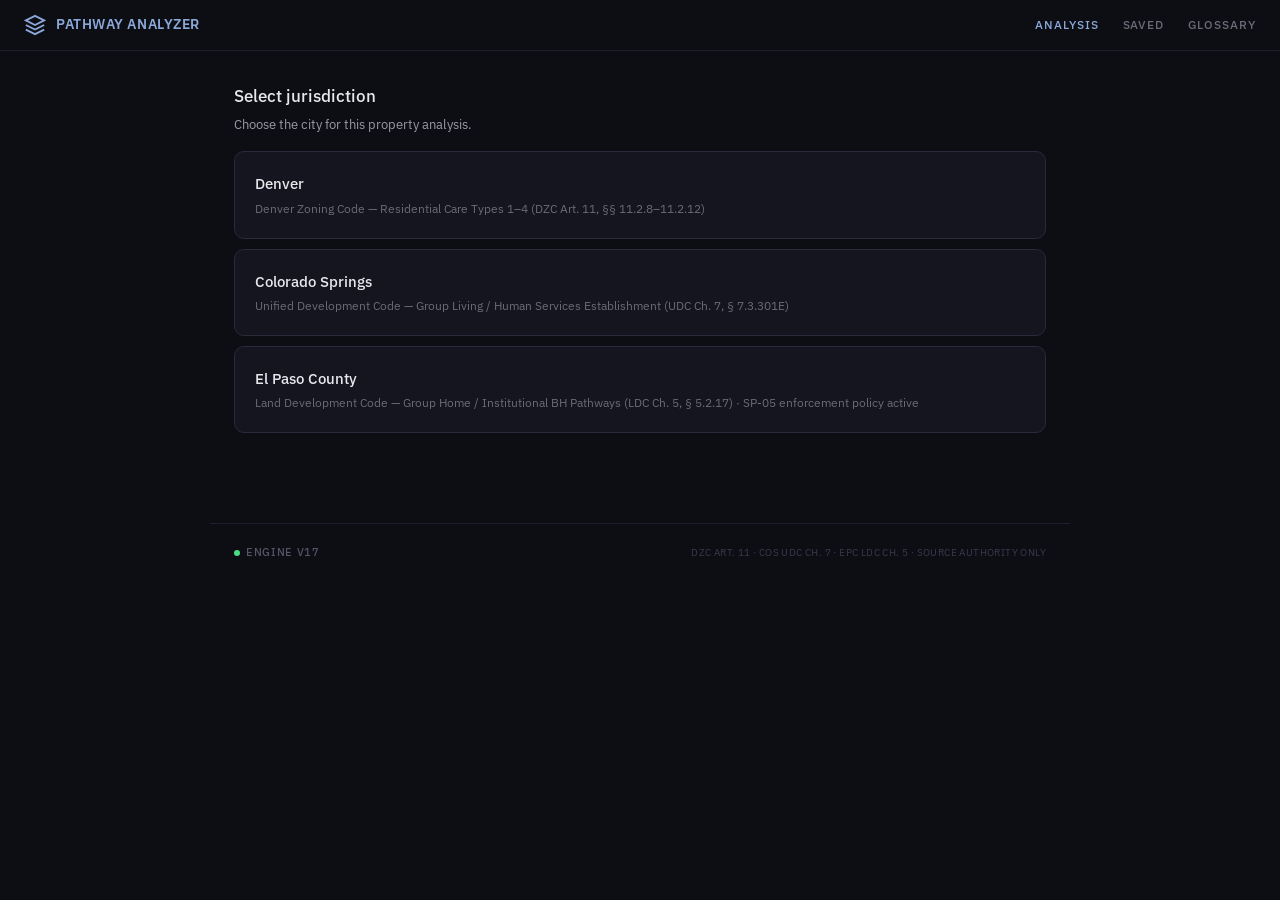
==== index.html @ 113f412f "Fix footer version label: v16 → v17 Co-Authored-By: Claude Opus 4.6 <noreply@anthropic.com>" ====
<!DOCTYPE html>
<html lang="en">
<head>
<meta charset="UTF-8">
<meta name="viewport" content="width=device-width, initial-scale=1.0, viewport-fit=cover">
<title>Pathway Analyzer</title>
<link href="https://fonts.googleapis.com/css2?family=IBM+Plex+Sans:wght@400;500;600&family=IBM+Plex+Mono:wght@400;500&display=swap" rel="stylesheet">
<link rel="stylesheet" href="styles.css">
<link rel="manifest" href="manifest.json">
<meta name="theme-color" content="#0D0D14">
<link rel="apple-touch-icon" href="icon-180.png">
</head>
<body>
<div class="topbar">
  <div class="topbar-brand">
    <svg viewBox="0 0 24 24" fill="none" stroke="currentColor" stroke-width="2"><path d="M12 2L2 7l10 5 10-5-10-5z"/><path d="M2 17l10 5 10-5"/><path d="M2 12l10 5 10-5"/></svg>
    PATHWAY ANALYZER
  </div>
  <div class="topbar-nav">
    <a href="#" class="active" onclick="ST.showSaved=false;ST.showGlossary=false;ST.showCompare=false;render();return false;">Analysis</a>
    <a href="#" onclick="ST.showSaved=true;ST.showGlossary=false;ST.showCompare=false;ST.compareIds=[];render();return false;">Saved</a>
    <a href="#" onclick="ST.showGlossary=true;ST.showSaved=false;ST.showCompare=false;render();return false;">Glossary</a>
  </div>
</div>
<div id="app"></div>
<div class="footer">
  <div class="footer-left"><span class="footer-dot"></span> Engine v17</div>
  <div class="footer-right">DZC Art. 11 · COS UDC Ch. 7 · EPC LDC Ch. 5 · Source authority only</div>
</div>
<script>if('serviceWorker' in navigator){navigator.serviceWorker.register('./sw.js')}</script>
<script src="js/config.js"></script>
<script src="js/state.js"></script>
<script src="js/engine-denver.js"></script>
<script src="js/engine-cos.js"></script>
<script src="js/engine-epc.js"></script>
<script src="js/gis.js"></script>
<script src="js/glossary.js"></script>
<script src="js/ui.js"></script>
</body>
</html>
---- styles.css ----
*{box-sizing:border-box;margin:0;padding:0;-webkit-tap-highlight-color:transparent}
html{background:#0D0D14;-webkit-text-size-adjust:100%}
body{font-family:"IBM Plex Sans",system-ui,sans-serif;color:#E8E8EC;background:#0D0D14;line-height:1.55;min-height:100vh;min-height:100dvh;touch-action:manipulation}
::selection{background:#2E5AA0;color:#fff}
input,select,button,textarea{font-family:inherit}

/* ── Layout ───────────────────────────────────────────────────── */
#app{padding:2rem 1.5rem;max-width:860px;margin:0 auto;padding-left:max(1.5rem,env(safe-area-inset-left));padding-right:max(1.5rem,env(safe-area-inset-right))}
.topbar{display:flex;align-items:center;justify-content:space-between;padding:14px 1.5rem;border-bottom:1px solid #1E1E2E;margin-bottom:0;padding-left:max(1.5rem,env(safe-area-inset-left));padding-right:max(1.5rem,env(safe-area-inset-right))}
.topbar-brand{display:flex;align-items:center;gap:10px;font-weight:600;font-size:14px;letter-spacing:.04em;color:#8AA8D8}
.topbar-brand svg{width:22px;height:22px}
.topbar-nav{display:flex;gap:24px}
.topbar-nav a{font-size:12px;font-weight:500;letter-spacing:.08em;text-transform:uppercase;color:#6B6B78;text-decoration:none;transition:color .15s}
.topbar-nav a:hover,.topbar-nav a.active{color:#8AA8D8}

/* ── Progress ─────────────────────────────────────────────────── */
.pg-progress{display:flex;align-items:center;gap:6px;margin-bottom:2rem}
.pg-dot{width:8px;height:8px;border-radius:50%;background:#2A2A3A;transition:background .2s}
.pg-dot.done{background:#4A7FBF}.pg-dot.cur{background:#6EA4E8;width:10px;height:10px;box-shadow:0 0 8px rgba(110,164,232,.35)}
.pg-label{font-size:11px;color:#6B6B78;margin-left:8px;font-family:"IBM Plex Mono",monospace}

/* ── Form elements ────────────────────────────────────────────── */
.q-title{font-size:17px;font-weight:500;margin:0 0 6px;color:#E8E8EC}
.q-sub{font-size:13px;color:#9B9BA7;margin:0 0 16px;line-height:1.55}
.field-help{font-size:12px;color:#6B6B78;margin-top:6px;line-height:1.55}
.gis-link{display:inline-flex;align-items:center;gap:4px;font-size:12px;color:#6EA4E8;text-decoration:none;margin-top:6px;font-weight:500}.gis-link:hover{text-decoration:underline;color:#8EBAF0}
.radio-row{display:flex;gap:8px;flex-wrap:wrap}
.radio-btn{padding:8px 18px;font-size:13px;border:1.5px solid #2A2A3A;border-radius:6px;cursor:pointer;background:transparent;color:#9B9BA7;transition:all .12s}
.radio-btn:hover{border-color:#3A3A4D;color:#E8E8EC;background:#1C1C2A}
.radio-btn.sel{background:#2E5AA0;color:#fff;border-color:#2E5AA0;font-weight:500}
.btn-row{display:flex;gap:8px;margin-top:1.5rem}
.btn-primary{padding:10px 28px;font-size:13px;font-weight:500;border:none;border-radius:6px;background:#2E5AA0;color:#fff;cursor:pointer;transition:background .15s;letter-spacing:.02em}
.btn-primary:hover{background:#3D6DB8}
.btn-primary:disabled{opacity:0.4;cursor:not-allowed}
.btn-secondary{padding:10px 28px;font-size:13px;font-weight:400;border:1.5px solid #2A2A3A;border-radius:6px;background:transparent;color:#9B9BA7;cursor:pointer;transition:all .15s}
.btn-secondary:hover{background:#1C1C2A;border-color:#3A3A4D;color:#E8E8EC}
.info-box{background:#1C1C2A;border-radius:6px;padding:12px 14px;margin-top:8px;font-size:12px;color:#9B9BA7;line-height:1.6;border:1px solid #2A2A3A}
.info-box ol{margin:4px 0 0 16px;padding:0}.info-box li{margin-bottom:3px}
select.zs{width:100%;padding:8px 12px;font-size:14px;border:1.5px solid #2A2A3A;border-radius:6px;background:#151520;color:#E8E8EC;appearance:auto}
select.zs:focus{border-color:#4A7FBF;outline:none}
input[type="text"],input[type="number"]{padding:8px 12px;font-size:14px;border:1.5px solid #2A2A3A;border-radius:6px;background:#151520;color:#E8E8EC;box-sizing:border-box}
input[type="text"]:focus,input[type="number"]:focus{border-color:#4A7FBF;outline:none}
input[type="text"]::placeholder,input[type="number"]::placeholder{color:#4A4A5A}
input[type="checkbox"]{accent-color:#4A7FBF}

/* ── Dashboard header ─────────────────────────────────────────── */
.dash-header{margin-bottom:1.5rem}
.dash-title{font-size:20px;font-weight:500;margin:0 0 4px;color:#E8E8EC}
.dash-sub{font-size:13px;color:#6B6B78;margin:0;font-family:"IBM Plex Mono",monospace}

/* ── Summary stats ────────────────────────────────────────────── */
.summary-row{display:grid;grid-template-columns:repeat(3,minmax(0,1fr));gap:12px;margin-bottom:1.5rem}
.stat-card{background:#151520;border:1px solid #2A2A3A;border-radius:10px;padding:1rem}
.stat-label{font-size:11px;color:#6B6B78;margin:0 0 6px;text-transform:uppercase;letter-spacing:.06em;font-weight:500}
.stat-val{font-size:26px;font-weight:600;margin:0;font-family:"IBM Plex Mono",monospace}
.stat-val.green{color:#4ADE80}.stat-val.amber{color:#FBBF24}

/* ── Pathway table ────────────────────────────────────────────── */
.pw-table{width:100%;border-collapse:collapse;margin-bottom:8px}
.pw-table thead th{font-size:11px;font-weight:500;color:#6B6B78;text-transform:uppercase;letter-spacing:.06em;padding:10px 12px;text-align:left;border-bottom:1px solid #2A2A3A}
.pw-table thead th:nth-child(3){text-align:center}

/* ── Pathway cards (expand/collapse) ──────────────────────────── */
.pw-card{background:#151520;border:1px solid #1E1E2E;border-radius:0;margin-bottom:0;overflow:hidden;border-bottom:1px solid #1E1E2E}
.pw-card:first-child{border-radius:10px 10px 0 0}
.pw-card:last-child{border-radius:0 0 10px 10px}
.pw-card:only-child{border-radius:10px}
.pw-card-head{display:flex;align-items:center;gap:12px;padding:14px 16px;cursor:pointer;transition:background .1s}
.pw-card-head:hover{background:#1A1A28}
.pw-badge{font-size:11px;font-weight:500;padding:4px 12px;border-radius:4px;white-space:nowrap;letter-spacing:.03em;min-width:90px;text-align:center}
.badge-yes{background:rgba(74,222,128,.12);color:#4ADE80;border:1px solid rgba(74,222,128,.25)}
.badge-no{background:rgba(240,149,149,.1);color:#F09595;border:1px solid rgba(240,149,149,.2)}
.badge-cond{background:rgba(251,191,36,.1);color:#FBBF24;border:1px solid rgba(251,191,36,.2)}
.pw-name{font-size:14px;font-weight:500;flex:1;color:#E8E8EC}
.pw-count{font-size:16px;font-weight:600;color:#E8E8EC;white-space:nowrap;font-family:"IBM Plex Mono",monospace;min-width:40px;text-align:right}
.pw-note{font-size:12px;color:#6B6B78;flex:1;text-align:right;white-space:nowrap;overflow:hidden;text-overflow:ellipsis;max-width:240px}
.pw-arrow{font-size:10px;color:#4A4A5A;transition:transform .15s;margin-left:4px}.pw-arrow.open{transform:rotate(90deg)}
.pw-detail{display:none;padding:0 16px 16px;border-top:1px solid #1E1E2E;background:#13131E}
.pw-detail.open{display:block;padding-top:14px}

/* ── Detail sections ──────────────────────────────────────────── */
.detail-section{margin-bottom:14px}.detail-section:last-child{margin-bottom:0}
.detail-heading{font-size:10px;font-weight:500;color:#6B6B78;text-transform:uppercase;letter-spacing:.08em;margin:0 0 6px}
.detail-text{font-size:13px;color:#9B9BA7;line-height:1.6;margin:0}
.cite{font-size:11px;color:#555568;font-family:"IBM Plex Mono",monospace;text-decoration:none}
a.cite:hover{color:#6EA4E8;text-decoration:underline}
.stop-pill{display:inline-block;font-size:10px;font-weight:500;padding:3px 8px;border-radius:4px;margin:2px 4px 2px 0;letter-spacing:.02em}
.stop-hard{background:rgba(240,149,149,.12);color:#F09595;border:1px solid rgba(240,149,149,.2)}
.stop-caveat{background:rgba(251,191,36,.1);color:#FBBF24;border:1px solid rgba(251,191,36,.2)}
.wf-step{display:flex;gap:8px;margin-bottom:6px;font-size:13px}
.wf-num{width:20px;height:20px;border-radius:50%;background:#2E5AA0;display:flex;align-items:center;justify-content:center;font-size:10px;font-weight:600;color:#fff;flex-shrink:0;margin-top:1px;font-family:"IBM Plex Mono",monospace}
.wf-text{color:#9B9BA7;line-height:1.5}
.risk-row{display:grid;grid-template-columns:repeat(auto-fit,minmax(130px,1fr));gap:8px}
.risk-item{font-size:12px}.risk-label{color:#555568;font-size:11px}.risk-val{font-weight:500;color:#E8E8EC}

/* ── Tabs ─────────────────────────────────────────────────────── */
.tab-row{display:flex;gap:0;margin-bottom:1.25rem;border-bottom:1px solid #1E1E2E}
.tab-btn{padding:10px 18px;font-size:12px;font-weight:500;color:#6B6B78;border:none;background:transparent;cursor:pointer;border-bottom:2px solid transparent;margin-bottom:-1px;letter-spacing:.04em;text-transform:uppercase;transition:color .15s}
.tab-btn:hover{color:#9B9BA7}
.tab-btn.active{color:#E8574A;border-bottom-color:#E8574A}

/* ── Caveats ──────────────────────────────────────────────────── */
.caveat-card{background:#151520;border:1px solid #1E1E2E;border-radius:10px;padding:14px 16px;margin-bottom:10px}
.caveat-title{font-size:13px;font-weight:500;margin:0 0 6px;color:#E8E8EC}
.caveat-meta{font-size:12px;color:#9B9BA7;line-height:1.6;margin:0 0 4px}

/* ── Site facts ───────────────────────────────────────────────── */
.facts-grid{display:grid;grid-template-columns:1fr 1fr;gap:0}
.fact-item{padding:10px 0;border-bottom:1px solid #1E1E2E}
.fact-item:nth-child(odd){padding-right:16px}.fact-item:nth-child(even){padding-left:16px}
.fact-label{font-size:11px;color:#555568;margin-bottom:2px;text-transform:uppercase;letter-spacing:.04em;font-weight:500}
.fact-val{font-size:13px;font-weight:500;color:#E8E8EC;font-family:"IBM Plex Mono",monospace}
.section-label{font-size:11px;font-weight:500;color:#6B6B78;text-transform:uppercase;letter-spacing:.06em;margin:16px 0 8px}.section-label:first-child{margin-top:0}

/* ── Lookup ───────────────────────────────────────────────────── */
.lookup-status{font-size:13px;color:#9B9BA7;font-style:italic;margin:12px 0;line-height:1.5}
.lookup-status .spinner{display:inline-block;width:12px;height:12px;border:2px solid #2A2A3A;border-top-color:#6EA4E8;border-radius:50%;animation:spin .6s linear infinite;vertical-align:middle;margin-right:6px}
@keyframes spin{to{transform:rotate(360deg)}}
.lookup-error{background:#2E1010;border:1px solid #5A2020;border-radius:6px;padding:10px 14px;margin:12px 0;font-size:13px;color:#F09595;line-height:1.5}
.lookup-success{background:#0E1E14;border:1px solid #1A3D28;border-radius:6px;padding:12px 14px;margin:12px 0;font-size:13px;color:#4ADE80;line-height:1.5}
.lookup-success .lk-title{font-weight:500;margin-bottom:6px}
.disambig-list{list-style:none;padding:0;margin:8px 0 0}
.disambig-item{padding:10px 14px;border:1px solid #2A2A3A;border-radius:6px;margin-bottom:6px;cursor:pointer;font-size:13px;transition:all .15s;color:#9B9BA7}
.disambig-item:hover{background:#1C1C2A;border-color:#3A3A4D;color:#E8E8EC}
.disambig-addr{font-weight:500;color:#E8E8EC}
.auto-field{display:flex;align-items:center;justify-content:space-between;padding:8px 0;border-bottom:1px solid #1E1E2E;font-size:13px}
.auto-field:last-child{border-bottom:none}
.auto-label{color:#6B6B78;min-width:160px;font-size:12px}
.auto-val{font-weight:500;flex:1;text-align:right;color:#E8E8EC;font-family:"IBM Plex Mono",monospace;font-size:13px}
.auto-badge{display:inline-block;font-size:9px;font-weight:600;padding:2px 6px;border-radius:3px;margin-left:8px;letter-spacing:.05em;text-transform:uppercase}
.auto-badge.api{background:rgba(74,222,128,.1);color:#4ADE80;border:1px solid rgba(74,222,128,.2)}
.auto-badge.manual{background:#1C1C2A;color:#6B6B78}
.override-row{margin-top:12px;padding:12px 14px;background:#1C1C2A;border-radius:6px;border:1px solid #2A2A3A}
.override-row summary{font-size:12px;color:#6B6B78;cursor:pointer;font-weight:500}.override-row summary:hover{color:#9B9BA7}
.override-grid{display:grid;grid-template-columns:1fr 1fr;gap:10px;margin-top:10px}
.override-item label{display:block;font-size:11px;color:#6B6B78;margin-bottom:3px}
.override-item input,.override-item select{width:100%;padding:6px 8px;font-size:13px;border:1px solid #2A2A3A;border-radius:6px;background:#151520;color:#E8E8EC;box-sizing:border-box}
.override-item input:focus,.override-item select:focus{border-color:#4A7FBF;outline:none}
.data-caveats{margin-top:10px;font-size:11px;color:#555568;line-height:1.6}

/* ── Jurisdiction selector ────────────────────────────────────── */
.jur-card{border:1.5px solid #2A2A3A;border-radius:10px;padding:1.25rem;cursor:pointer;transition:all .15s;margin-bottom:10px;background:#151520}
.jur-card:hover{border-color:#3A3A4D;background:#1A1A28}
.jur-card.sel{border-color:#4A7FBF;background:rgba(46,90,160,.1)}
.jur-card .jur-name{font-size:15px;font-weight:500;margin:0 0 4px;color:#E8E8EC}
.jur-card .jur-desc{font-size:12px;color:#6B6B78;margin:0;line-height:1.5}

/* ── Checkbox row for COS ─────────────────────────────────────── */
.check-row{display:flex;flex-wrap:wrap;gap:8px}
.check-btn{padding:6px 14px;font-size:12px;border:1.5px solid #2A2A3A;border-radius:6px;cursor:pointer;background:transparent;color:#9B9BA7;transition:all .12s}
.check-btn:hover{border-color:#3A3A4D}
.check-btn.sel{background:#2E5AA0;color:#fff;border-color:#2E5AA0}

/* ── Footer ───────────────────────────────────────────────────── */
.footer{border-top:1px solid #1E1E2E;padding:20px 1.5rem;padding-bottom:max(20px,env(safe-area-inset-bottom));margin-top:3rem;display:flex;justify-content:space-between;align-items:center;max-width:860px;margin-left:auto;margin-right:auto}
.footer-left{font-size:11px;color:#555568;font-weight:500;letter-spacing:.06em;text-transform:uppercase;display:flex;align-items:center;gap:6px}
.footer-right{font-size:10px;color:#3A3A4D;letter-spacing:.04em;text-transform:uppercase}
.footer-dot{width:6px;height:6px;border-radius:50%;background:#4ADE80}

/* ── Address lookup row ───────────────────────────────────────── */
.addr-row{display:flex;gap:8px}
.addr-input{flex:1;padding:8px 12px;font-size:14px;border:1.5px solid #2A2A3A;border-radius:6px;background:#151520;color:#E8E8EC;box-sizing:border-box;min-width:0}
.addr-input:focus{border-color:#4A7FBF;outline:none}
.addr-input::placeholder{color:#4A4A5A}
.addr-btn{white-space:nowrap;padding:8px 20px;flex-shrink:0}

/* ── Responsive — Tablet ──────────────────────────────────────── */
@media(max-width:700px){
  .summary-row{grid-template-columns:1fr}
  .facts-grid{grid-template-columns:1fr}
  .fact-item:nth-child(odd){padding-right:0}
  .fact-item:nth-child(even){padding-left:0}
  .pw-note{display:none}
  .override-grid{grid-template-columns:1fr}
}

/* ── Responsive — Mobile ─────────────────────────────────────── */
@media(max-width:480px){
  html{font-size:15px}
  #app{padding:1.25rem 1rem}
  .topbar{padding:10px 1rem;flex-wrap:wrap;gap:6px}
  .topbar-brand{font-size:13px;gap:8px}
  .topbar-brand svg{width:18px;height:18px}
  .topbar-nav{gap:16px}
  .topbar-nav a{font-size:11px}
  .pg-progress{margin-bottom:1.25rem;flex-wrap:wrap}
  .pg-dot{width:7px;height:7px}
  .pg-dot.cur{width:9px;height:9px}
  .q-title{font-size:16px}
  .q-sub{font-size:12.5px}
  .radio-row{gap:6px}
  .radio-btn{padding:10px 16px;font-size:13px;flex:1;min-width:0;text-align:center}
  .btn-row{flex-wrap:wrap}
  .btn-primary,.btn-secondary{padding:12px 20px;font-size:14px;flex:1;min-width:0;text-align:center}
  .info-box{font-size:12px;padding:10px 12px}
  select.zs{font-size:15px;padding:10px 12px}
  input[type="text"],input[type="number"]{font-size:15px;padding:10px 12px;width:100% !important;max-width:100%}
  .dash-header{margin-bottom:1.25rem}
  .dash-title{font-size:17px}
  .dash-sub{font-size:12px}
  .summary-row{grid-template-columns:1fr;gap:8px;margin-bottom:1.25rem}
  .stat-card{padding:12px;display:flex;align-items:center;justify-content:space-between}
  .stat-label{margin:0;font-size:11px}
  .stat-val{font-size:22px}
  .tab-row{overflow-x:auto;-webkit-overflow-scrolling:touch;scrollbar-width:none;gap:0;flex-wrap:nowrap}
  .tab-row::-webkit-scrollbar{display:none}
  .tab-btn{padding:10px 14px;font-size:11px;white-space:nowrap;flex-shrink:0}
  .pw-card-head{padding:12px 14px;gap:8px;flex-wrap:wrap}
  .pw-badge{font-size:10px;padding:3px 10px;min-width:70px;order:1}
  .pw-name{font-size:13px;flex:1;min-width:0;order:2}
  .pw-count{font-size:14px;order:3}
  .pw-arrow{order:4}
  .pw-detail{padding:0 14px 14px}
  .pw-detail.open{padding-top:12px}
  .detail-heading{font-size:10px}
  .detail-text{font-size:12.5px}
  .risk-row{grid-template-columns:1fr 1fr;gap:8px}
  .risk-item{font-size:12px}
  .wf-step{font-size:12.5px}
  .wf-num{width:18px;height:18px;font-size:9px}
  .caveat-card{padding:12px 14px}
  .caveat-title{font-size:12.5px}
  .caveat-meta{font-size:12px}
  .stop-pill{font-size:9px;padding:2px 6px}
  .cite{font-size:10px}
  .facts-grid{grid-template-columns:1fr}
  .fact-item{padding:8px 0}
  .fact-item:nth-child(odd){padding-right:0}
  .fact-item:nth-child(even){padding-left:0}
  .fact-label{font-size:10px}
  .fact-val{font-size:12px;word-break:break-word}
  .auto-field{flex-direction:column;align-items:flex-start;gap:2px;padding:6px 0}
  .auto-label{min-width:0;font-size:11px}
  .auto-val{text-align:left;font-size:12px;word-break:break-word}
  .lookup-success{padding:10px 12px}
  .lookup-error{font-size:12px;padding:8px 12px}
  .override-row{padding:10px 12px}
  .override-grid{grid-template-columns:1fr;gap:8px}
  .override-item input,.override-item select{font-size:15px;padding:8px 10px}
  .data-caveats{font-size:10px}
  .disambig-item{padding:12px 14px;font-size:13px}
  .jur-card{padding:1rem}
  .jur-card .jur-name{font-size:14px}
  .jur-card .jur-desc{font-size:11px}
  .check-row{gap:6px}
  .check-btn{padding:8px 12px;font-size:12px;flex:1;text-align:center}
  .footer{flex-direction:column;gap:8px;align-items:flex-start;padding:16px 1rem}
  .footer-left{font-size:10px}
  .footer-right{font-size:9px}
  .section-label{font-size:10px;margin:12px 0 6px}
  .addr-row{flex-direction:column;gap:6px}
  .addr-input{width:100%;font-size:16px;padding:12px}
  .addr-btn{width:100%;padding:12px 20px;font-size:14px}
  .field-help{font-size:11px}
  .gis-link{font-size:11px}
  button,select,.radio-btn,.check-btn,.disambig-item,.jur-card{min-height:44px}
}

/* ── Print / PDF ───────────────────────────────────────────────── */
@media print{
  body{background:#fff;color:#000;font-size:11pt}
  .topbar,.footer,.btn-row,.tab-row,.btn-primary,.btn-secondary,.tab-btn,.pg-progress,.addr-row,.override-row,.data-caveats{display:none!important}
  #app{max-width:100%;padding:0.5cm}
  .dash-header{border-bottom:1pt solid #ccc;padding-bottom:8pt;margin-bottom:12pt}
  .dash-title{color:#000;font-size:14pt}
  .dash-sub{color:#555;font-size:10pt}
  .stat-card{border:1pt solid #ccc;background:#f8f8f8}
  .stat-val{color:#000}.stat-val.green{color:#1a7a2e}.stat-val.amber{color:#996b00}
  .summary-row{margin-bottom:12pt}
  .pw-card{break-inside:avoid;border:1pt solid #ccc;margin-bottom:8pt}
  .pw-card-head{cursor:default}
  .pw-detail{display:block!important;max-height:none!important;overflow:visible!important;opacity:1!important;padding:8pt 12pt!important}
  .pw-badge{border:1pt solid #999;font-size:9pt}
  .badge-yes{background:#d4edda;color:#155724;border-color:#c3e6cb}
  .badge-cond{background:#fff3cd;color:#856404;border-color:#ffeeba}
  .badge-no{background:#f8d7da;color:#721c24;border-color:#f5c6cb}
  .stop-pill{border:1pt solid #999;font-size:8pt}
  .cite{color:#555;font-size:9pt}
  .section-label{break-after:avoid;color:#000;border-bottom:1pt solid #ddd}
  .facts-grid{break-inside:avoid}
  .fact-item{border-bottom:1pt solid #eee}
  .fact-label{color:#555}
  .fact-val{color:#000}
  a{color:#000;text-decoration:none}
  .caveat-card{break-inside:avoid;border:1pt solid #ccc}
}
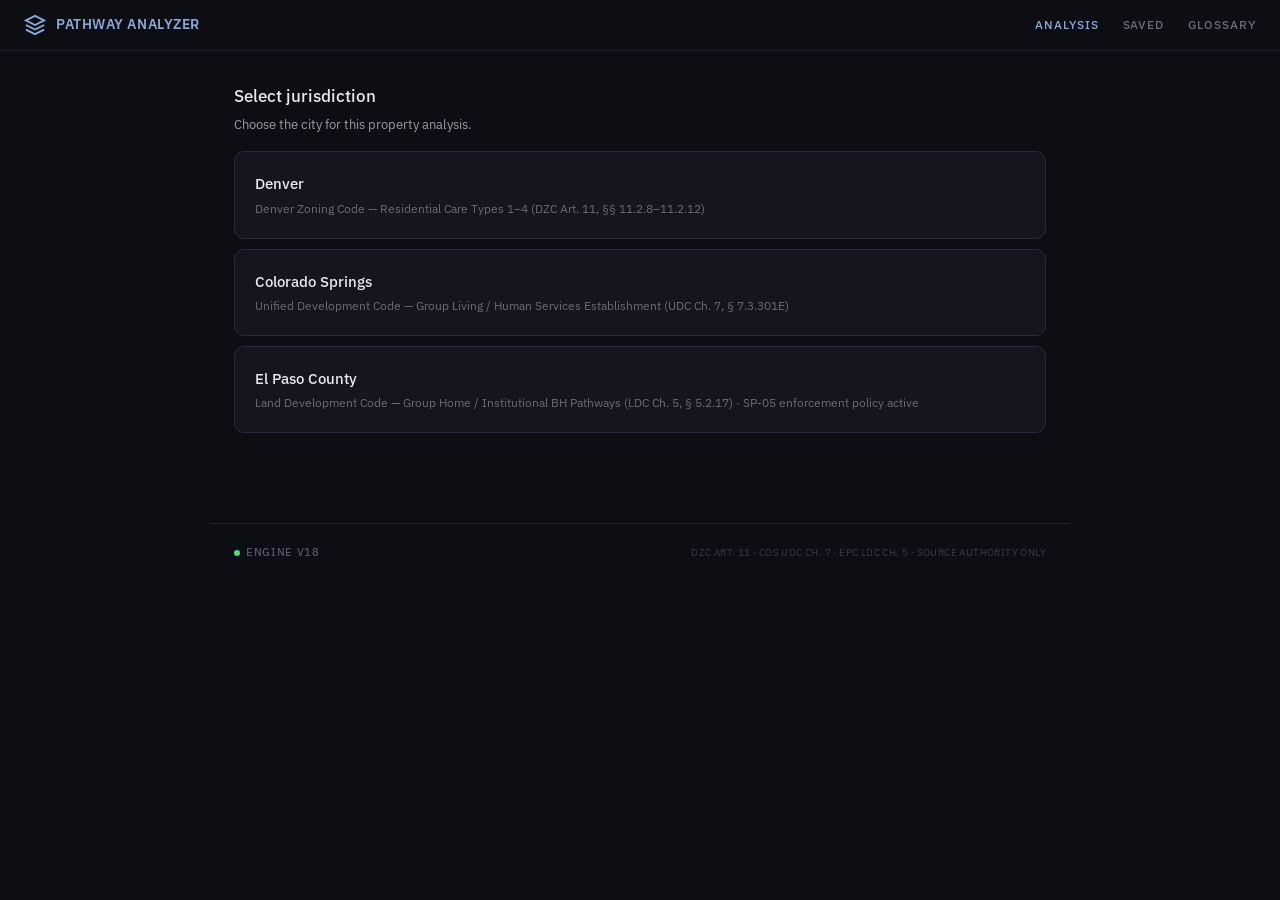
==== commit 57eed490: "Complete F8 (Costs) and F9 (Checklist) tab data F8: Add rsk.fee to all Denver engine pathways (P1–P4" ====
--- a/index.html
+++ b/index.html
@@ -24,7 +24,7 @@
 </div>
 <div id="app"></div>
 <div class="footer">
-  <div class="footer-left"><span class="footer-dot"></span> Engine v17</div>
+  <div class="footer-left"><span class="footer-dot"></span> Engine v18</div>
   <div class="footer-right">DZC Art. 11 · COS UDC Ch. 7 · EPC LDC Ch. 5 · Source authority only</div>
 </div>
 <script>if('serviceWorker' in navigator){navigator.serviceWorker.register('./sw.js')}</script>
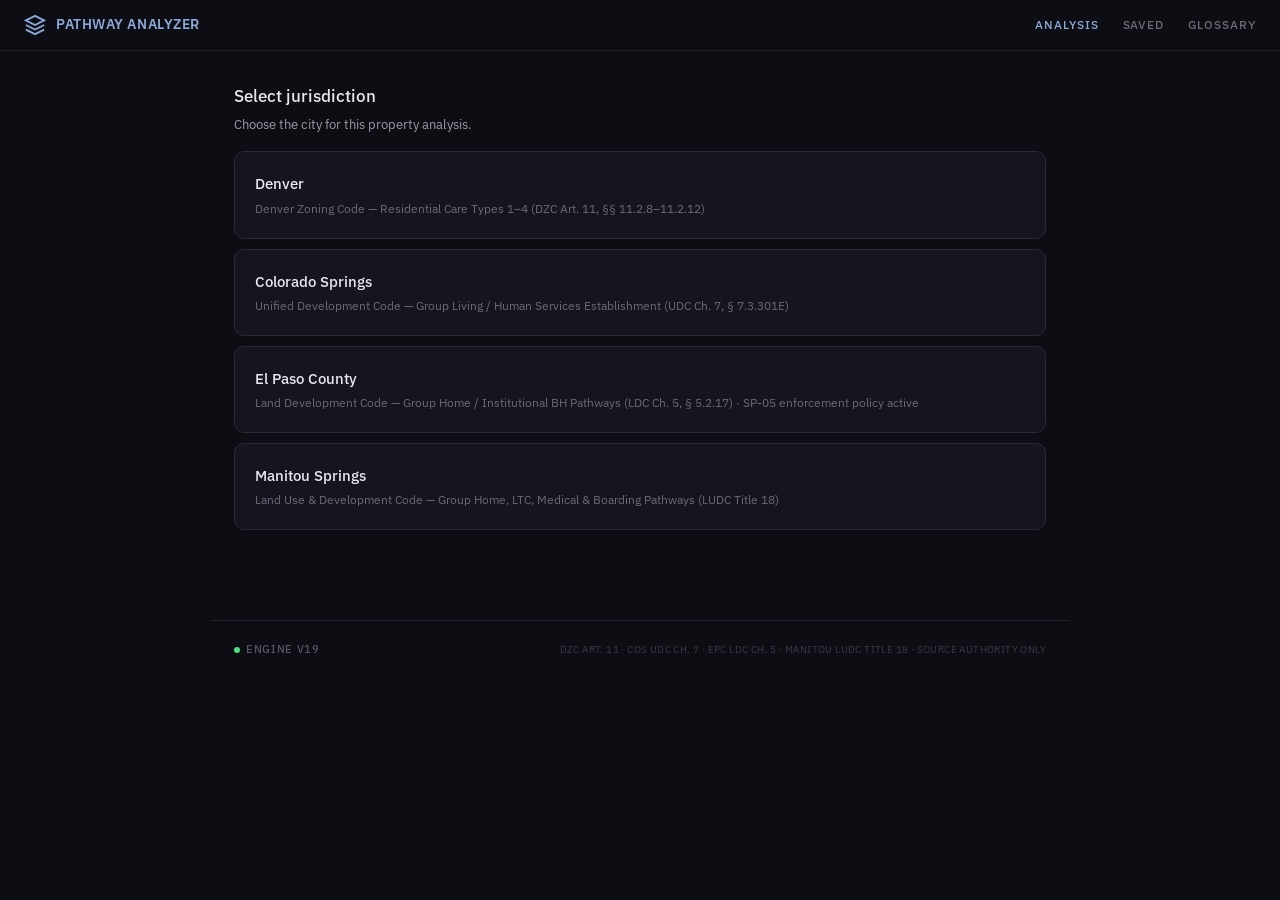
==== commit aec2a84d: "Add Manitou Springs jurisdiction engine + fix 9 bugs across all jurisdictions Implements the complet" ====
--- a/index.html
+++ b/index.html
@@ -24,8 +24,8 @@
 </div>
 <div id="app"></div>
 <div class="footer">
-  <div class="footer-left"><span class="footer-dot"></span> Engine v18</div>
-  <div class="footer-right">DZC Art. 11 · COS UDC Ch. 7 · EPC LDC Ch. 5 · Source authority only</div>
+  <div class="footer-left"><span class="footer-dot"></span> Engine v19</div>
+  <div class="footer-right">DZC Art. 11 · COS UDC Ch. 7 · EPC LDC Ch. 5 · Manitou LUDC Title 18 · Source authority only</div>
 </div>
 <script>if('serviceWorker' in navigator){navigator.serviceWorker.register('./sw.js')}</script>
 <script src="js/config.js"></script>
@@ -33,6 +33,7 @@
 <script src="js/engine-denver.js"></script>
 <script src="js/engine-cos.js"></script>
 <script src="js/engine-epc.js"></script>
+<script src="js/engine-manitou.js"></script>
 <script src="js/gis.js"></script>
 <script src="js/glossary.js"></script>
 <script src="js/ui.js"></script>
--- a/styles.css
+++ b/styles.css
@@ -18,6 +18,8 @@
 .pg-dot{width:8px;height:8px;border-radius:50%;background:#2A2A3A;transition:background .2s}
 .pg-dot.done{background:#4A7FBF}.pg-dot.cur{background:#6EA4E8;width:10px;height:10px;box-shadow:0 0 8px rgba(110,164,232,.35)}
 .pg-label{font-size:11px;color:#6B6B78;margin-left:8px;font-family:"IBM Plex Mono",monospace}
+.btn-restart{margin-left:auto;padding:4px 12px;font-size:11px;font-weight:500;color:#9B9BA7;background:transparent;border:1px solid #2A2A3A;border-radius:6px;cursor:pointer;transition:color .15s,border-color .15s}
+.btn-restart:hover{color:#E8E8EC;border-color:#555568}
 
 /* ── Form elements ────────────────────────────────────────────── */
 .q-title{font-size:17px;font-weight:500;margin:0 0 6px;color:#E8E8EC}
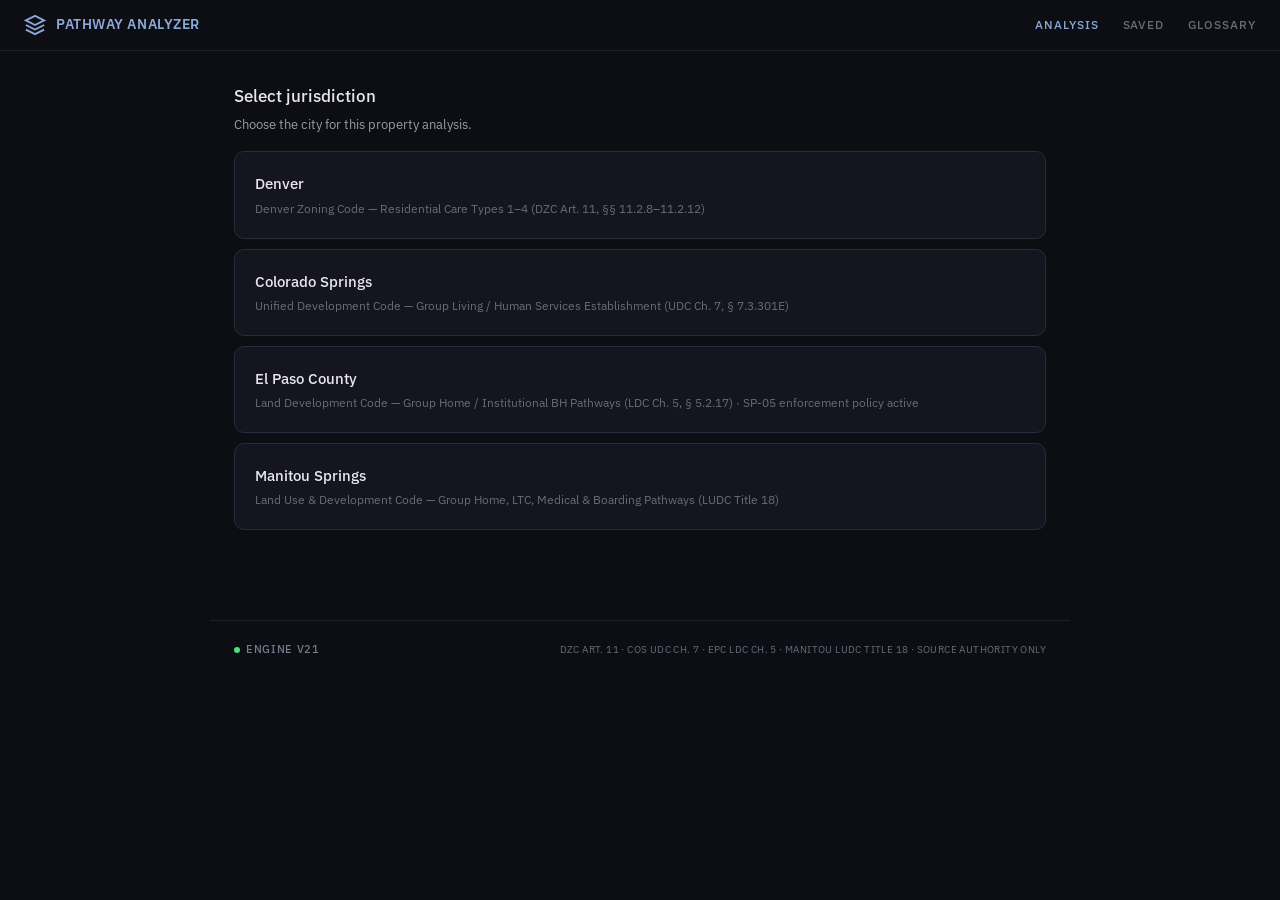
==== commit 3b26f443: "Fix 30+ audit warnings across all engines, harden XSS/state/GIS, bump to v21 Tiers 1–4 audit pass co" ====
--- a/index.html
+++ b/index.html
@@ -23,8 +23,9 @@
   </div>
 </div>
 <div id="app"></div>
+<noscript><p style="padding:2rem;color:#F09595;text-align:center;">Pathway Analyzer requires JavaScript to run.</p></noscript>
 <div class="footer">
-  <div class="footer-left"><span class="footer-dot"></span> Engine v19</div>
+  <div class="footer-left"><span class="footer-dot"></span> Engine v21</div>
   <div class="footer-right">DZC Art. 11 · COS UDC Ch. 7 · EPC LDC Ch. 5 · Manitou LUDC Title 18 · Source authority only</div>
 </div>
 <script>if('serviceWorker' in navigator){navigator.serviceWorker.register('./sw.js')}</script>
--- a/styles.css
+++ b/styles.css
@@ -24,7 +24,7 @@
 /* ── Form elements ────────────────────────────────────────────── */
 .q-title{font-size:17px;font-weight:500;margin:0 0 6px;color:#E8E8EC}
 .q-sub{font-size:13px;color:#9B9BA7;margin:0 0 16px;line-height:1.55}
-.field-help{font-size:12px;color:#6B6B78;margin-top:6px;line-height:1.55}
+.field-help{font-size:12px;color:#8A8A9A;margin-top:6px;line-height:1.55}
 .gis-link{display:inline-flex;align-items:center;gap:4px;font-size:12px;color:#6EA4E8;text-decoration:none;margin-top:6px;font-weight:500}.gis-link:hover{text-decoration:underline;color:#8EBAF0}
 .radio-row{display:flex;gap:8px;flex-wrap:wrap}
 .radio-btn{padding:8px 18px;font-size:13px;border:1.5px solid #2A2A3A;border-radius:6px;cursor:pointer;background:transparent;color:#9B9BA7;transition:all .12s}
@@ -155,8 +155,8 @@
 
 /* ── Footer ───────────────────────────────────────────────────── */
 .footer{border-top:1px solid #1E1E2E;padding:20px 1.5rem;padding-bottom:max(20px,env(safe-area-inset-bottom));margin-top:3rem;display:flex;justify-content:space-between;align-items:center;max-width:860px;margin-left:auto;margin-right:auto}
-.footer-left{font-size:11px;color:#555568;font-weight:500;letter-spacing:.06em;text-transform:uppercase;display:flex;align-items:center;gap:6px}
-.footer-right{font-size:10px;color:#3A3A4D;letter-spacing:.04em;text-transform:uppercase}
+.footer-left{font-size:11px;color:#7A7A8E;font-weight:500;letter-spacing:.06em;text-transform:uppercase;display:flex;align-items:center;gap:6px}
+.footer-right{font-size:10px;color:#6B6B7F;letter-spacing:.04em;text-transform:uppercase}
 .footer-dot{width:6px;height:6px;border-radius:50%;background:#4ADE80}
 
 /* ── Address lookup row ───────────────────────────────────────── */
@@ -270,7 +270,7 @@
   .stat-val{color:#000}.stat-val.green{color:#1a7a2e}.stat-val.amber{color:#996b00}
   .summary-row{margin-bottom:12pt}
   .pw-card{break-inside:avoid;border:1pt solid #ccc;margin-bottom:8pt}
-  .pw-card-head{cursor:default}
+  .pw-card-head{cursor:default}.pw-arrow{display:none!important}
   .pw-detail{display:block!important;max-height:none!important;overflow:visible!important;opacity:1!important;padding:8pt 12pt!important}
   .pw-badge{border:1pt solid #999;font-size:9pt}
   .badge-yes{background:#d4edda;color:#155724;border-color:#c3e6cb}
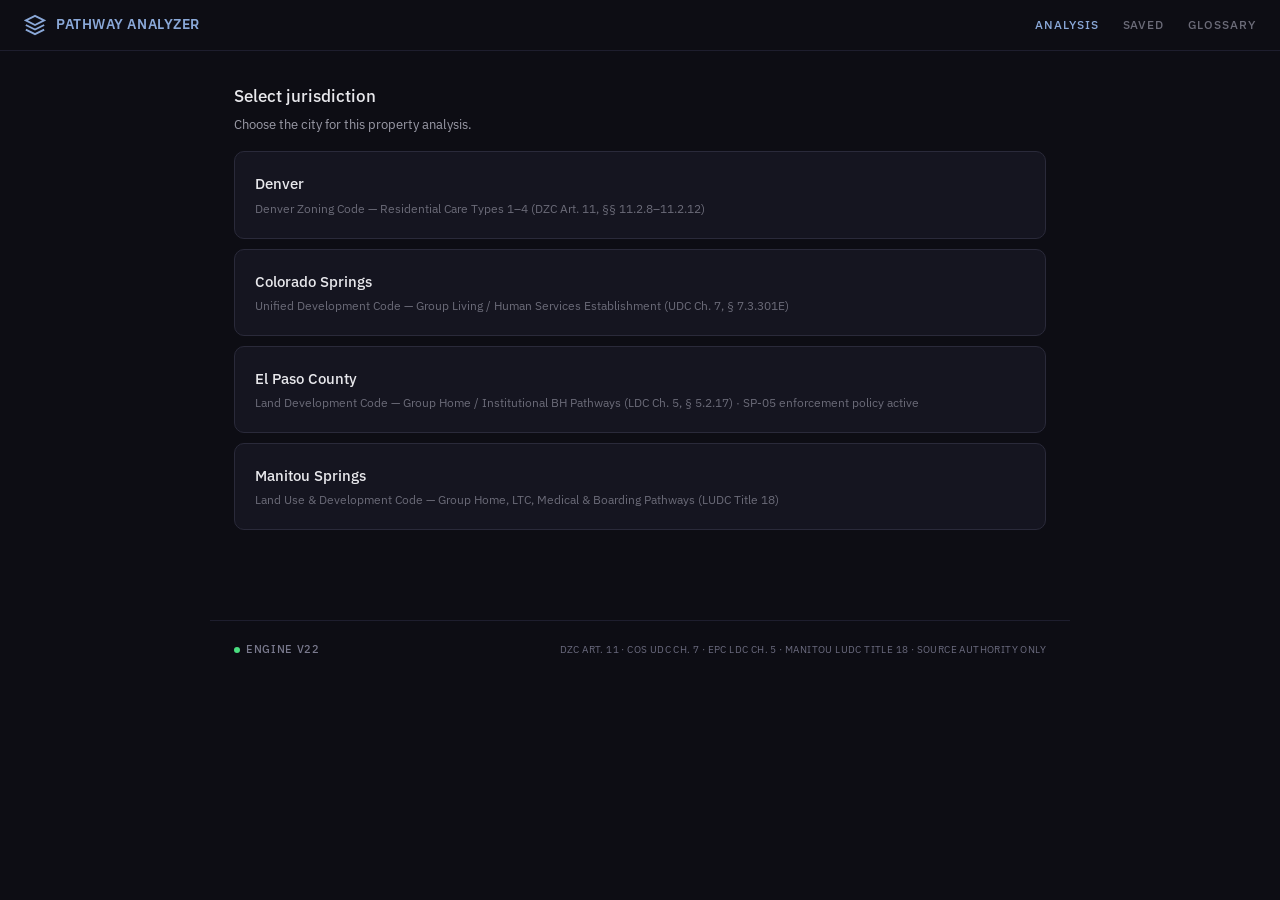
==== commit e9db03d7: "Audit Phase 2: 19 new tests, AbortController, print tabs, ARIA, SW banner, v22 - Add 41 engine tests" ====
--- a/index.html
+++ b/index.html
@@ -25,10 +25,15 @@
 <div id="app"></div>
 <noscript><p style="padding:2rem;color:#F09595;text-align:center;">Pathway Analyzer requires JavaScript to run.</p></noscript>
 <div class="footer">
-  <div class="footer-left"><span class="footer-dot"></span> Engine v21</div>
+  <div class="footer-left"><span class="footer-dot"></span> Engine v22</div>
   <div class="footer-right">DZC Art. 11 · COS UDC Ch. 7 · EPC LDC Ch. 5 · Manitou LUDC Title 18 · Source authority only</div>
 </div>
-<script>if('serviceWorker' in navigator){navigator.serviceWorker.register('./sw.js')}</script>
+<div id="sw-banner" style="display:none" role="alert">
+  <span id="sw-banner-msg">App updated — reload for the latest version.</span>
+  <button onclick="location.reload()" style="margin-left:12px;background:#4ADE80;color:#000;border:none;border-radius:4px;padding:4px 12px;cursor:pointer;font-size:12px;font-weight:500;">Reload</button>
+  <button onclick="document.getElementById('sw-banner').style.display='none'" style="margin-left:6px;background:none;border:none;color:#9B9BA7;cursor:pointer;font-size:14px;" aria-label="Dismiss">&times;</button>
+</div>
+<script>if('serviceWorker' in navigator){navigator.serviceWorker.register('./sw.js');navigator.serviceWorker.addEventListener('message',function(e){if(e.data&&e.data.type==='SW_UPDATED'){document.getElementById('sw-banner').style.display='flex'}})}</script>
 <script src="js/config.js"></script>
 <script src="js/state.js"></script>
 <script src="js/engine-denver.js"></script>
--- a/styles.css
+++ b/styles.css
@@ -258,10 +258,17 @@
   button,select,.radio-btn,.check-btn,.disambig-item,.jur-card{min-height:44px}
 }
 
+/* ── Tab panels: only active visible on screen ─────────────── */
+.tab-panel{display:none}
+.tab-panel.active{display:block}
+
+/* ── SW Update Banner ─────────────────────────────────────────── */
+#sw-banner{position:fixed;top:0;left:0;right:0;z-index:9999;background:#1A3D28;border-bottom:1px solid #2A5A3A;padding:8px 16px;display:flex;align-items:center;justify-content:center;font-size:13px;color:#E8E8EC}
+
 /* ── Print / PDF ───────────────────────────────────────────────── */
 @media print{
   body{background:#fff;color:#000;font-size:11pt}
-  .topbar,.footer,.btn-row,.tab-row,.btn-primary,.btn-secondary,.tab-btn,.pg-progress,.addr-row,.override-row,.data-caveats{display:none!important}
+  .topbar,.footer,.btn-row,.tab-row,.btn-primary,.btn-secondary,.tab-btn,.pg-progress,.addr-row,.override-row,.data-caveats,#sw-banner{display:none!important}
   #app{max-width:100%;padding:0.5cm}
   .dash-header{border-bottom:1pt solid #ccc;padding-bottom:8pt;margin-bottom:12pt}
   .dash-title{color:#000;font-size:14pt}
@@ -285,4 +292,6 @@
   .fact-val{color:#000}
   a{color:#000;text-decoration:none}
   .caveat-card{break-inside:avoid;border:1pt solid #ccc}
+  .tab-panel{display:block!important;border-top:2pt solid #ccc;padding-top:8pt;margin-top:12pt}
+  .tab-panel::before{content:attr(data-tab);display:block;font-size:12pt;font-weight:bold;color:#000;margin-bottom:6pt}
 }
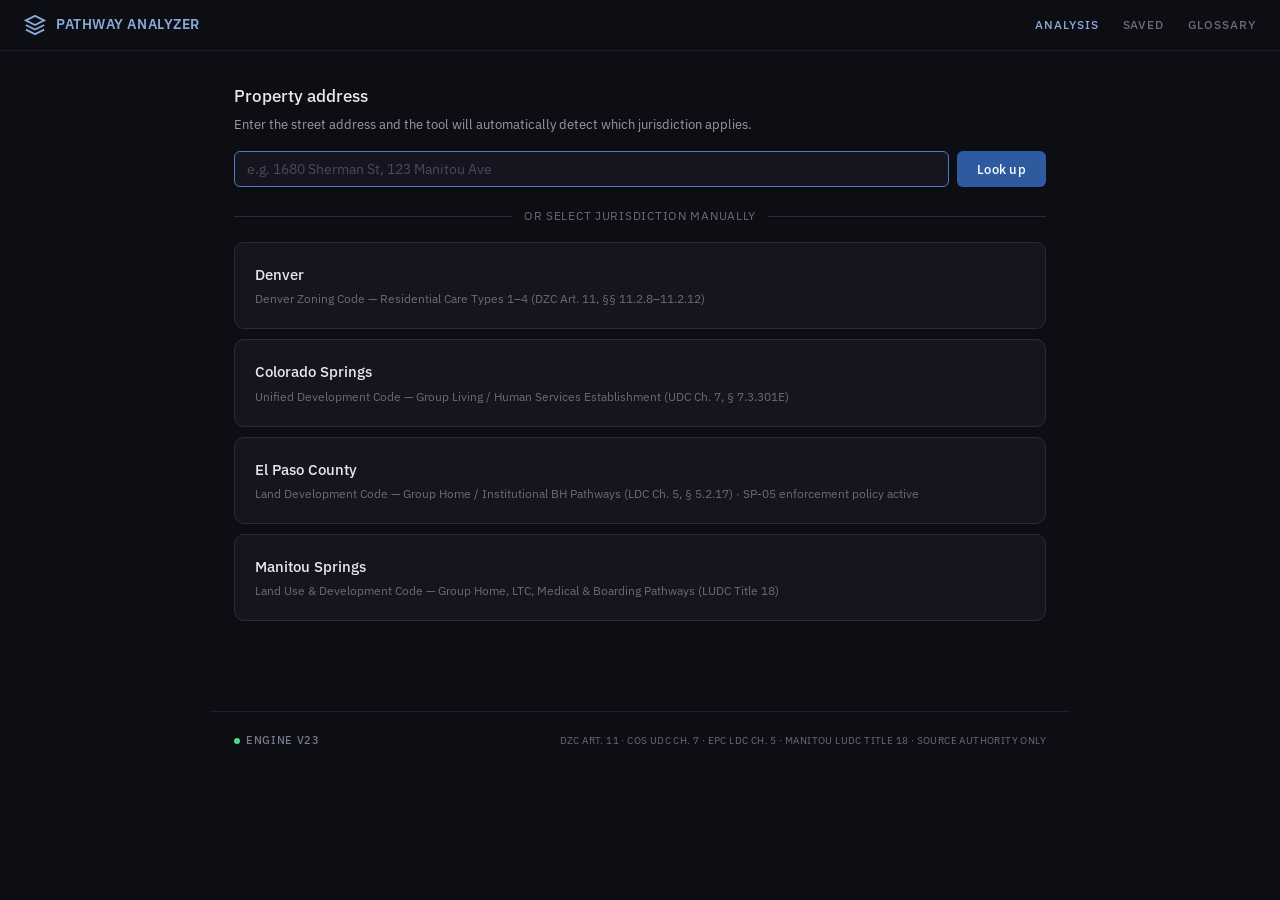
==== commit 9b67706d: "Bump version to v23 Co-Authored-By: Claude Opus 4.6 (1M context) <noreply@anthropic.com>" ====
--- a/index.html
+++ b/index.html
@@ -25,7 +25,7 @@
 <div id="app"></div>
 <noscript><p style="padding:2rem;color:#F09595;text-align:center;">Pathway Analyzer requires JavaScript to run.</p></noscript>
 <div class="footer">
-  <div class="footer-left"><span class="footer-dot"></span> Engine v22</div>
+  <div class="footer-left"><span class="footer-dot"></span> Engine v23</div>
   <div class="footer-right">DZC Art. 11 · COS UDC Ch. 7 · EPC LDC Ch. 5 · Manitou LUDC Title 18 · Source authority only</div>
 </div>
 <div id="sw-banner" style="display:none" role="alert">
--- a/styles.css
+++ b/styles.css
@@ -146,6 +146,8 @@
 .jur-card.sel{border-color:#4A7FBF;background:rgba(46,90,160,.1)}
 .jur-card .jur-name{font-size:15px;font-weight:500;margin:0 0 4px;color:#E8E8EC}
 .jur-card .jur-desc{font-size:12px;color:#6B6B78;margin:0;line-height:1.5}
+.jur-divider{display:flex;align-items:center;gap:12px;margin:20px 0 16px;color:#6B6B78;font-size:12px;text-transform:uppercase;letter-spacing:.06em}
+.jur-divider::before,.jur-divider::after{content:"";flex:1;height:1px;background:#2A2A3A}
 
 /* ── Checkbox row for COS ─────────────────────────────────────── */
 .check-row{display:flex;flex-wrap:wrap;gap:8px}
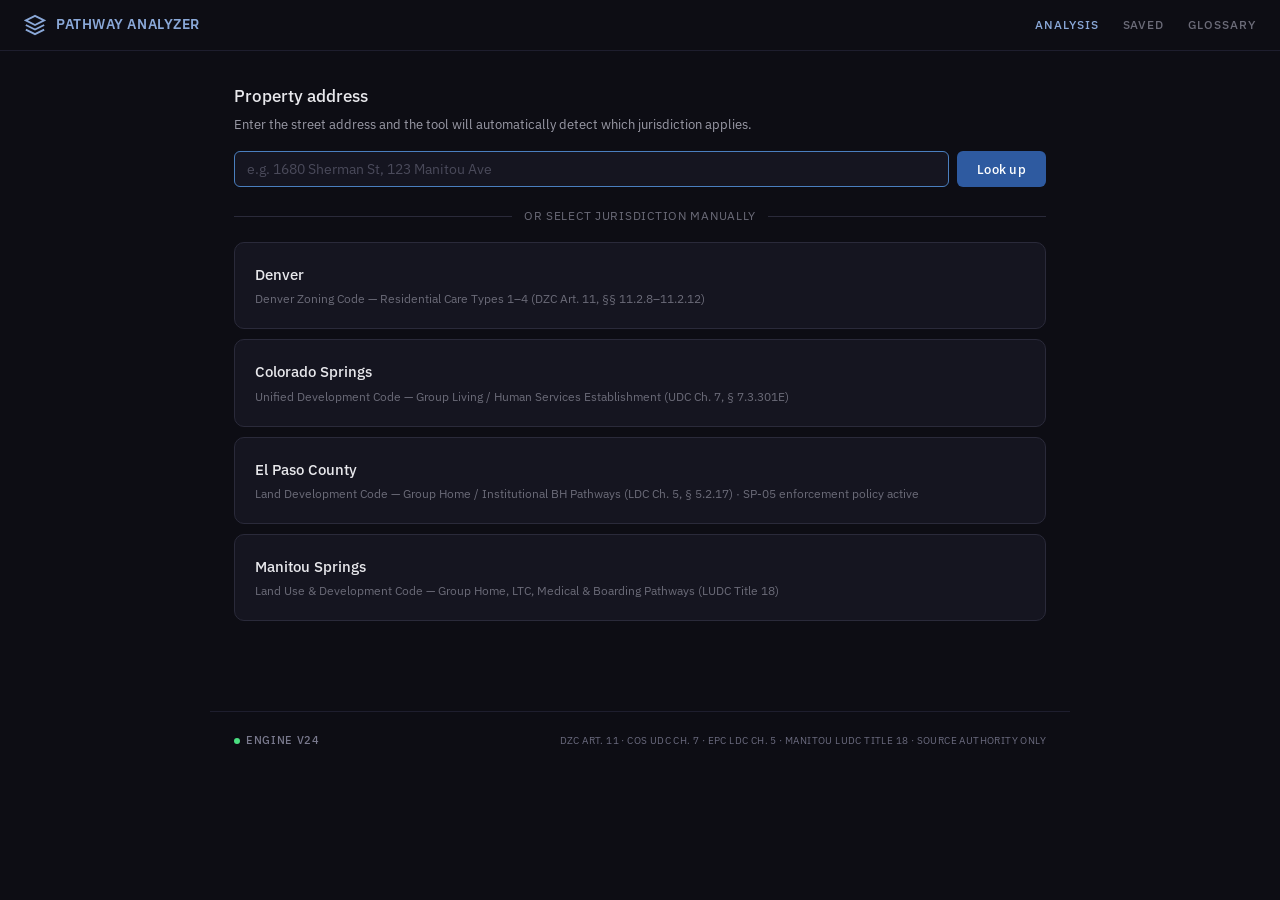
==== commit 503f7cc6: "COS engine scrutiny: FHA simplification, licensing cleanup, population hardcode, prior-use checklist" ====
--- a/index.html
+++ b/index.html
@@ -25,7 +25,7 @@
 <div id="app"></div>
 <noscript><p style="padding:2rem;color:#F09595;text-align:center;">Pathway Analyzer requires JavaScript to run.</p></noscript>
 <div class="footer">
-  <div class="footer-left"><span class="footer-dot"></span> Engine v23</div>
+  <div class="footer-left"><span class="footer-dot"></span> Engine v24</div>
   <div class="footer-right">DZC Art. 11 · COS UDC Ch. 7 · EPC LDC Ch. 5 · Manitou LUDC Title 18 · Source authority only</div>
 </div>
 <div id="sw-banner" style="display:none" role="alert">
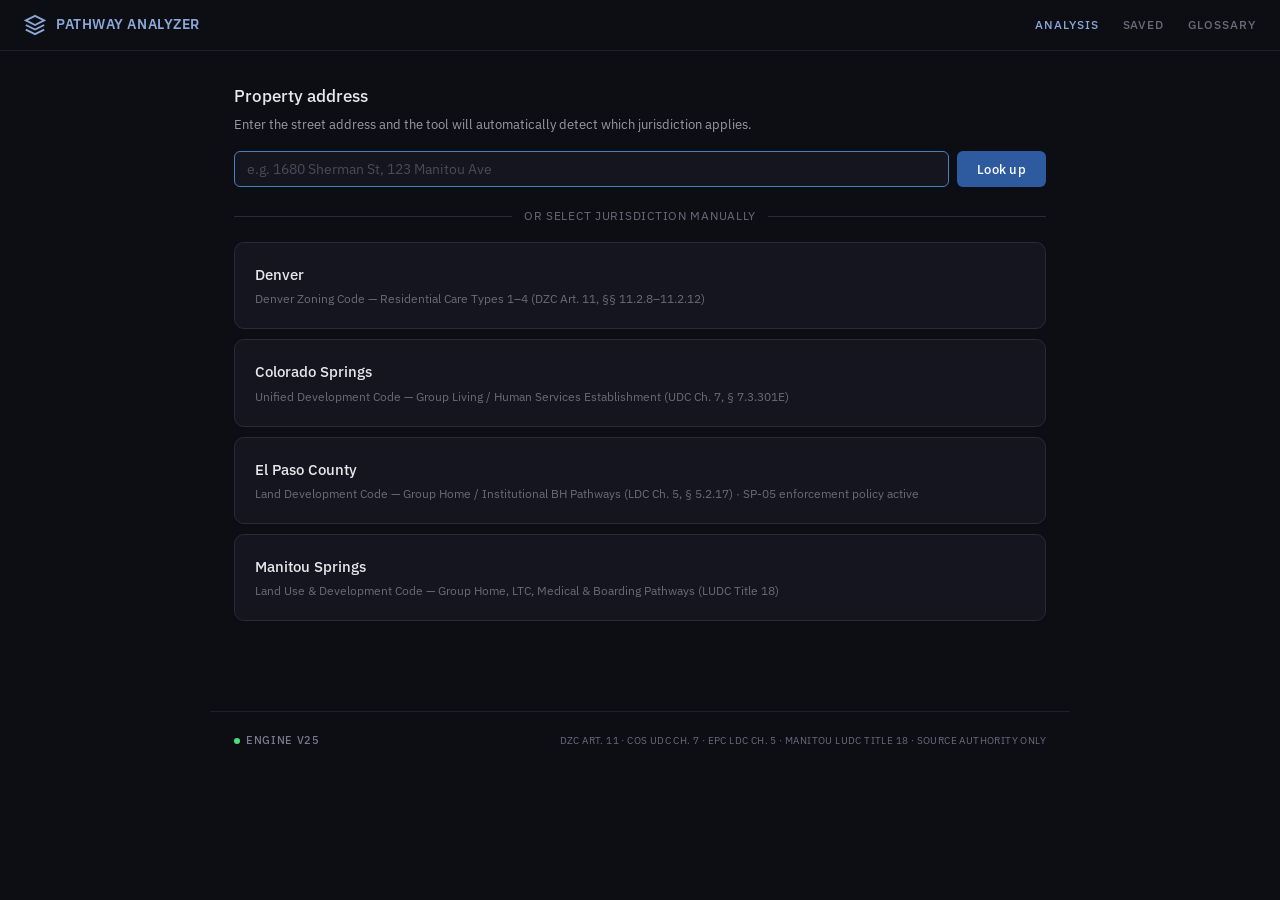
==== commit e6a3c91e: "Fix PWA standalone mode: topbar hidden behind phone status bar Add padding-top with env(safe-area-in" ====
--- a/index.html
+++ b/index.html
@@ -25,7 +25,7 @@
 <div id="app"></div>
 <noscript><p style="padding:2rem;color:#F09595;text-align:center;">Pathway Analyzer requires JavaScript to run.</p></noscript>
 <div class="footer">
-  <div class="footer-left"><span class="footer-dot"></span> Engine v24</div>
+  <div class="footer-left"><span class="footer-dot"></span> Engine v25</div>
   <div class="footer-right">DZC Art. 11 · COS UDC Ch. 7 · EPC LDC Ch. 5 · Manitou LUDC Title 18 · Source authority only</div>
 </div>
 <div id="sw-banner" style="display:none" role="alert">
--- a/styles.css
+++ b/styles.css
@@ -6,7 +6,7 @@
 
 /* ── Layout ───────────────────────────────────────────────────── */
 #app{padding:2rem 1.5rem;max-width:860px;margin:0 auto;padding-left:max(1.5rem,env(safe-area-inset-left));padding-right:max(1.5rem,env(safe-area-inset-right))}
-.topbar{display:flex;align-items:center;justify-content:space-between;padding:14px 1.5rem;border-bottom:1px solid #1E1E2E;margin-bottom:0;padding-left:max(1.5rem,env(safe-area-inset-left));padding-right:max(1.5rem,env(safe-area-inset-right))}
+.topbar{display:flex;align-items:center;justify-content:space-between;padding:14px 1.5rem;padding-top:max(14px,env(safe-area-inset-top));border-bottom:1px solid #1E1E2E;margin-bottom:0;padding-left:max(1.5rem,env(safe-area-inset-left));padding-right:max(1.5rem,env(safe-area-inset-right))}
 .topbar-brand{display:flex;align-items:center;gap:10px;font-weight:600;font-size:14px;letter-spacing:.04em;color:#8AA8D8}
 .topbar-brand svg{width:22px;height:22px}
 .topbar-nav{display:flex;gap:24px}
@@ -182,7 +182,7 @@
 @media(max-width:480px){
   html{font-size:15px}
   #app{padding:1.25rem 1rem}
-  .topbar{padding:10px 1rem;flex-wrap:wrap;gap:6px}
+  .topbar{padding:10px 1rem;padding-top:max(10px,env(safe-area-inset-top));flex-wrap:wrap;gap:6px}
   .topbar-brand{font-size:13px;gap:8px}
   .topbar-brand svg{width:18px;height:18px}
   .topbar-nav{gap:16px}
